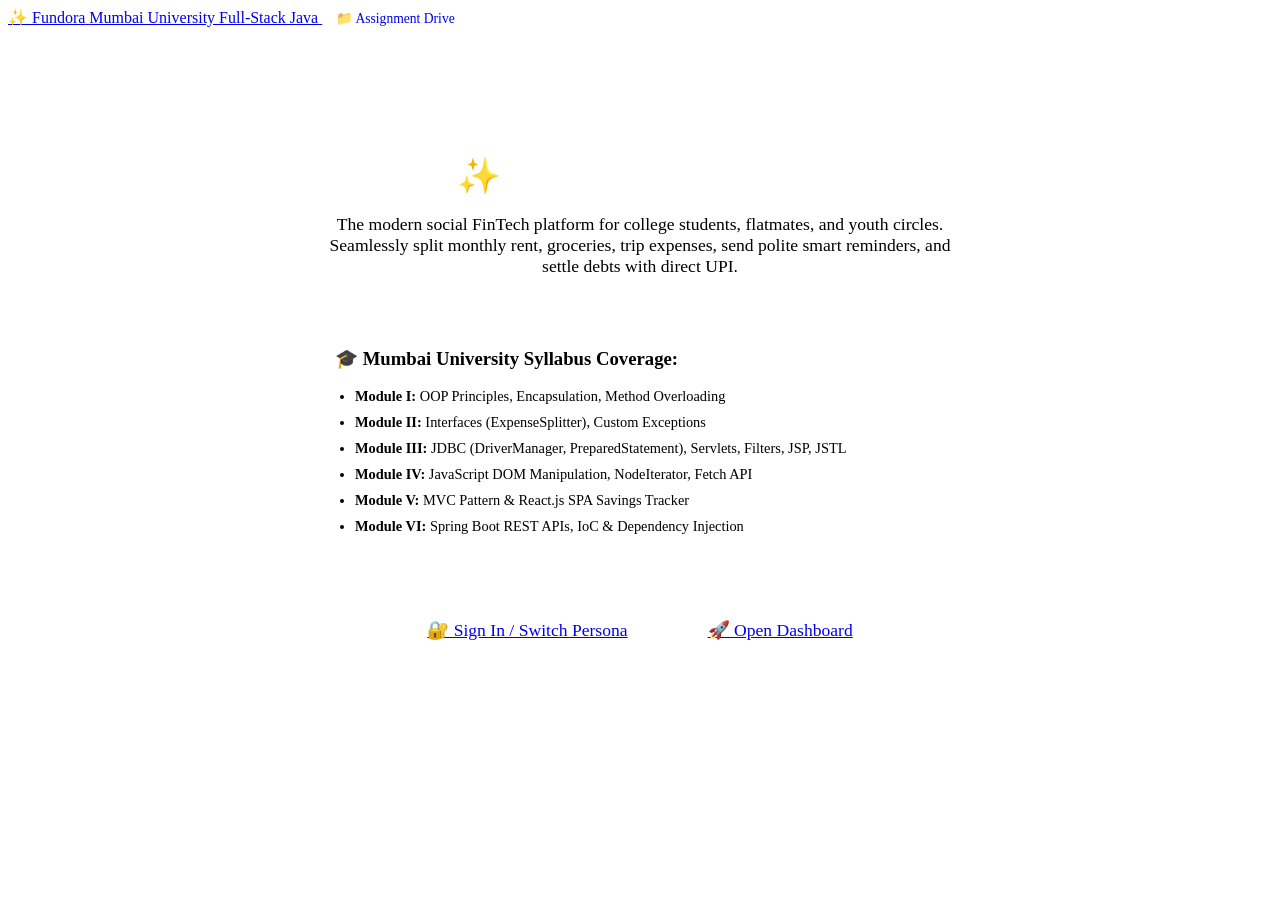
==== public/index.html @ c386bf91 "Add Vercel deployment configuration, public web app, Dockerfile, and Back to Dashboard fix" ====
<!DOCTYPE html>
<html lang="en">
<head>
    <meta charset="UTF-8">
    <meta name="viewport" content="width=device-width, initial-scale=1.0">
    <title>Fundora - Social FinTech for Flatmates & Trips</title>
    <link rel="stylesheet" href="/static/css/styles.css">
</head>
<body>

    <header class="navbar">
        <a href="/dashboard" class="brand">
            <span>✨ Fundora</span>
            <span class="brand-badge">Mumbai University Full-Stack Java</span>
        </a>
        <a href="https://drive.google.com/drive/folders/1na8wxfnAwbS5o1-GlbSOibjOmlkwBQHj" target="_blank" rel="noopener noreferrer" class="btn btn-accent" style="text-decoration: none; padding: 0.35rem 0.85rem; font-size: 0.85rem; border-radius: 6px;">
            📁 Assignment Drive
        </a>
    </header>

    <div class="container" style="text-align: center; margin-top: 4rem;">
        <div class="card" style="max-width: 650px; margin: 0 auto; padding: 2.5rem;">
            <h1 style="font-size: 2.2rem; color: #fff; margin-bottom: 1rem;">✨ Welcome to Fundora</h1>
            <p style="color: var(--text-muted); font-size: 1.1rem; margin-bottom: 2rem;">
                The modern social FinTech platform for college students, flatmates, and youth circles. 
                Seamlessly split monthly rent, groceries, trip expenses, send polite smart reminders, and settle debts with direct UPI.
            </p>

            <div style="background: var(--bg-card-alt); padding: 1.25rem; border-radius: 8px; margin-bottom: 2rem; text-align: left;">
                <h3 style="color: var(--accent); margin-bottom: 0.5rem;">🎓 Mumbai University Syllabus Coverage:</h3>
                <ul style="color: var(--text-muted); font-size: 0.9rem; padding-left: 1.25rem; line-height: 1.8;">
                    <li><strong>Module I:</strong> OOP Principles, Encapsulation, Method Overloading</li>
                    <li><strong>Module II:</strong> Interfaces (ExpenseSplitter), Custom Exceptions</li>
                    <li><strong>Module III:</strong> JDBC (DriverManager, PreparedStatement), Servlets, Filters, JSP, JSTL</li>
                    <li><strong>Module IV:</strong> JavaScript DOM Manipulation, NodeIterator, Fetch API</li>
                    <li><strong>Module V:</strong> MVC Pattern & React.js SPA Savings Tracker</li>
                    <li><strong>Module VI:</strong> Spring Boot REST APIs, IoC & Dependency Injection</li>
                </ul>
            </div>

            <div style="display: flex; gap: 1rem; justify-content: center;">
                <a href="/login" class="btn btn-primary" style="font-size: 1.1rem; padding: 0.85rem 2rem;">
                    🔐 Sign In / Switch Persona
                </a>
                <a href="/dashboard" class="btn btn-accent" style="font-size: 1.1rem; padding: 0.85rem 2rem;">
                    🚀 Open Dashboard
                </a>
            </div>
        </div>
    </div>

</body>
</html>
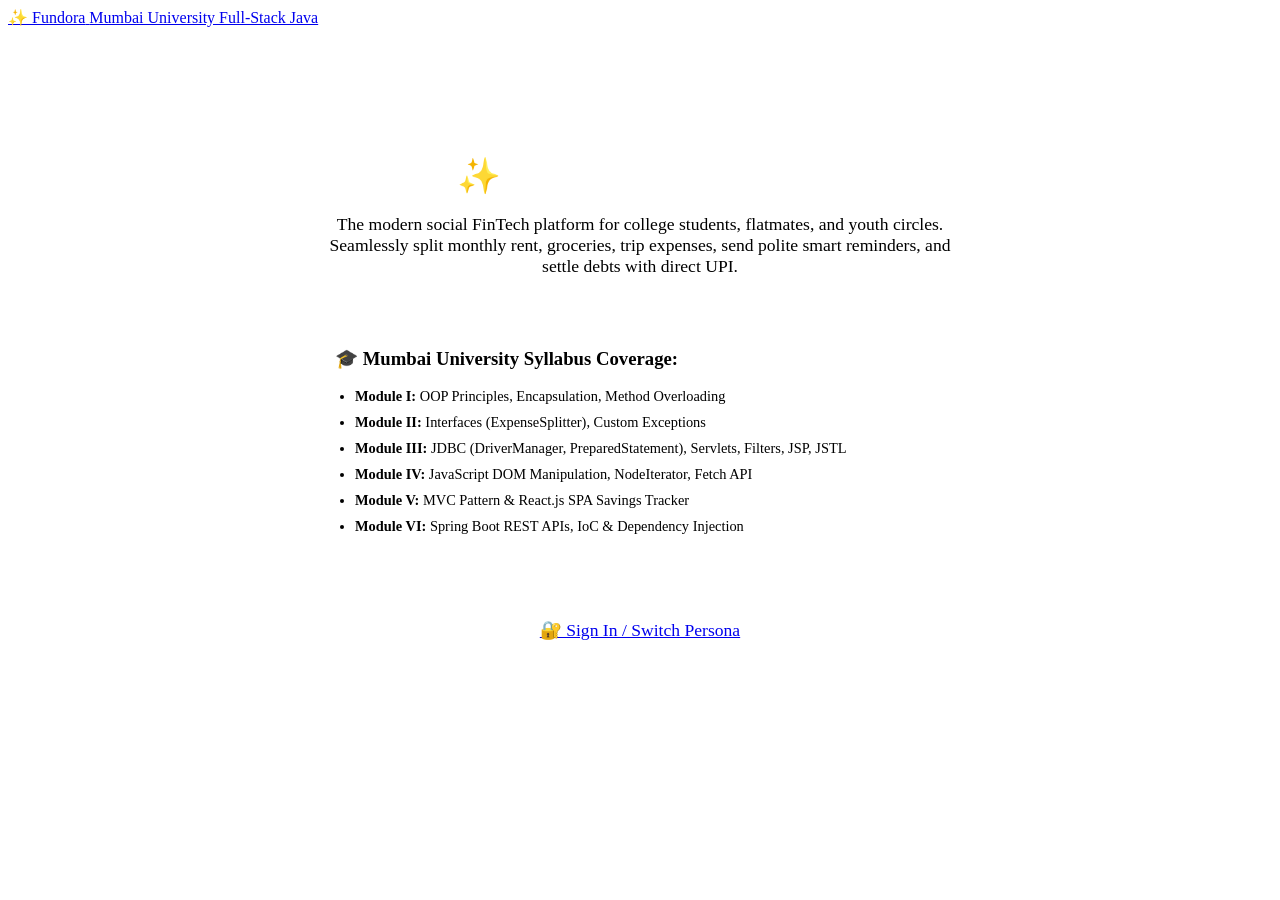
==== commit b232f517: "Keep only Sign In button on landing page, ensure Assignment button is strictly on Dashboard" ====
--- a/public/index.html
+++ b/public/index.html
@@ -9,12 +9,9 @@
 <body>
 
     <header class="navbar">
-        <a href="/dashboard" class="brand">
+        <a href="/" class="brand">
             <span>✨ Fundora</span>
             <span class="brand-badge">Mumbai University Full-Stack Java</span>
-        </a>
-        <a href="https://drive.google.com/drive/folders/1na8wxfnAwbS5o1-GlbSOibjOmlkwBQHj" target="_blank" rel="noopener noreferrer" class="btn btn-accent" style="text-decoration: none; padding: 0.35rem 0.85rem; font-size: 0.85rem; border-radius: 6px;">
-            📁 Assignment Drive
         </a>
     </header>
 
@@ -38,12 +35,9 @@
                 </ul>
             </div>
 
-            <div style="display: flex; gap: 1rem; justify-content: center;">
-                <a href="/login" class="btn btn-primary" style="font-size: 1.1rem; padding: 0.85rem 2rem;">
+            <div style="display: flex; justify-content: center;">
+                <a href="/login" class="btn btn-primary" style="font-size: 1.1rem; padding: 0.85rem 2.5rem;">
                     🔐 Sign In / Switch Persona
-                </a>
-                <a href="/dashboard" class="btn btn-accent" style="font-size: 1.1rem; padding: 0.85rem 2rem;">
-                    🚀 Open Dashboard
                 </a>
             </div>
         </div>
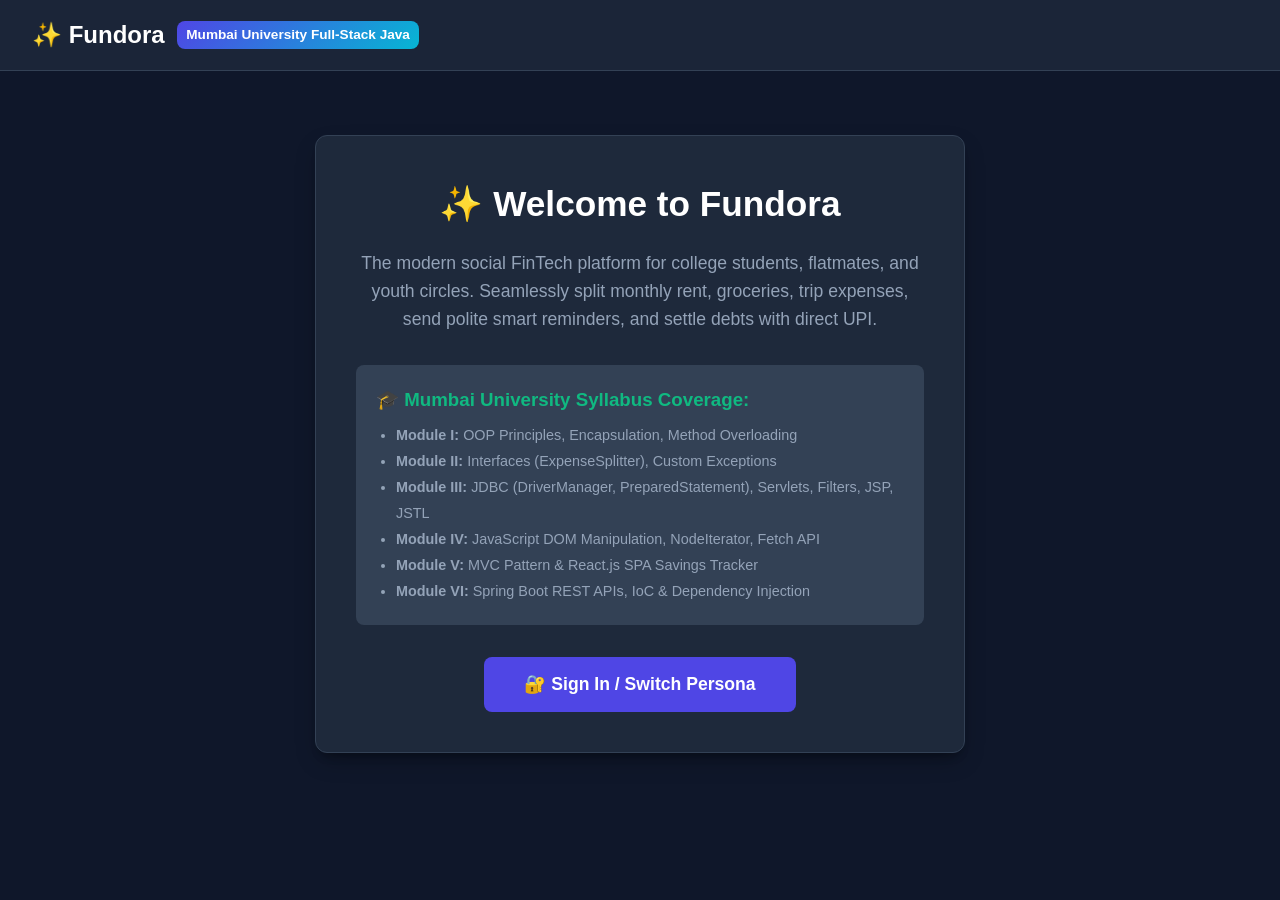
==== commit d5256f9c: "Fix critical bugs, security issues and broken deployments across Fundora Backend - Map "/" to the la" ====
--- a/public/index.html
+++ b/public/index.html
@@ -4,12 +4,12 @@
     <meta charset="UTF-8">
     <meta name="viewport" content="width=device-width, initial-scale=1.0">
     <title>Fundora - Social FinTech for Flatmates & Trips</title>
-    <link rel="stylesheet" href="/static/css/styles.css">
+    <link rel="stylesheet" href="static/css/styles.css">
 </head>
 <body>
 
     <header class="navbar">
-        <a href="/" class="brand">
+        <a href="index.html" class="brand">
             <span>✨ Fundora</span>
             <span class="brand-badge">Mumbai University Full-Stack Java</span>
         </a>
@@ -36,7 +36,7 @@
             </div>
 
             <div style="display: flex; justify-content: center;">
-                <a href="/login" class="btn btn-primary" style="font-size: 1.1rem; padding: 0.85rem 2.5rem;">
+                <a href="login.html" class="btn btn-primary" style="font-size: 1.1rem; padding: 0.85rem 2.5rem;">
                     🔐 Sign In / Switch Persona
                 </a>
             </div>
--- a/public/static/css/styles.css
+++ b/public/static/css/styles.css
@@ -0,0 +1,440 @@
+/* =========================================================================
+   FUNDORA SOCIAL FINTECH - MODERN DARK/LIGHT THEME STYLING
+   ========================================================================= */
+
+:root {
+    --primary: #4f46e5;
+    --primary-hover: #4338ca;
+    --primary-light: #e0e7ff;
+    --secondary: #06b6d4;
+    --accent: #10b981;
+    --danger: #ef4444;
+    --warning: #f59e0b;
+    --bg-main: #0f172a;
+    --bg-card: #1e293b;
+    --bg-card-alt: #334155;
+    --text-main: #f8fafc;
+    --text-muted: #94a3b8;
+    --border-color: #334155;
+    --radius: 12px;
+    --shadow: 0 10px 25px -5px rgba(0, 0, 0, 0.3), 0 8px 10px -6px rgba(0, 0, 0, 0.3);
+}
+
+* {
+    margin: 0;
+    padding: 0;
+    box-sizing: border-box;
+    font-family: -apple-system, BlinkMacSystemFont, "Segoe UI", Roboto, Oxygen, Ubuntu, Cantarell, sans-serif;
+}
+
+body {
+    background-color: var(--bg-main);
+    color: var(--text-main);
+    line-height: 1.6;
+    padding-bottom: 50px;
+}
+
+.navbar {
+    display: flex;
+    justify-content: space-between;
+    align-items: center;
+    padding: 1rem 2rem;
+    background-color: rgba(30, 41, 59, 0.85);
+    backdrop-filter: blur(12px);
+    border-bottom: 1px solid var(--border-color);
+    position: sticky;
+    top: 0;
+    z-index: 100;
+}
+
+.brand {
+    display: flex;
+    align-items: center;
+    gap: 0.75rem;
+    font-size: 1.5rem;
+    font-weight: 700;
+    color: #fff;
+    text-decoration: none;
+}
+
+.brand-badge {
+    background: linear-gradient(135deg, var(--primary), var(--secondary));
+    padding: 0.2rem 0.6rem;
+    border-radius: 8px;
+    font-size: 0.85rem;
+    font-weight: 600;
+}
+
+.user-profile-badge {
+    display: flex;
+    align-items: center;
+    gap: 0.75rem;
+    background: var(--bg-card);
+    padding: 0.5rem 1rem;
+    border-radius: 9999px;
+    border: 1px solid var(--border-color);
+}
+
+.container {
+    max-width: 1200px;
+    margin: 2rem auto;
+    padding: 0 1.5rem;
+}
+
+.hero-stats-grid {
+    display: grid;
+    grid-template-columns: repeat(auto-fit, minmax(260px, 1fr));
+    gap: 1.5rem;
+    margin-bottom: 2rem;
+}
+
+.stat-card {
+    background: var(--bg-card);
+    padding: 1.5rem;
+    border-radius: var(--radius);
+    border: 1px solid var(--border-color);
+    box-shadow: var(--shadow);
+    transition: transform 0.2s ease;
+}
+
+.stat-card:hover {
+    transform: translateY(-3px);
+}
+
+.stat-title {
+    font-size: 0.875rem;
+    color: var(--text-muted);
+    text-transform: uppercase;
+    letter-spacing: 0.05em;
+    margin-bottom: 0.5rem;
+}
+
+.stat-value {
+    font-size: 1.85rem;
+    font-weight: 700;
+    color: #fff;
+}
+
+.stat-value.positive { color: var(--accent); }
+.stat-value.negative { color: var(--danger); }
+
+.grid-2col {
+    display: grid;
+    grid-template-columns: 2fr 1fr;
+    gap: 2rem;
+    margin-bottom: 2rem;
+}
+
+@media (max-width: 860px) {
+    .grid-2col {
+        grid-template-columns: 1fr;
+    }
+}
+
+.card {
+    background: var(--bg-card);
+    border-radius: var(--radius);
+    border: 1px solid var(--border-color);
+    box-shadow: var(--shadow);
+    padding: 1.5rem;
+    margin-bottom: 1.5rem;
+}
+
+.card-header {
+    display: flex;
+    justify-content: space-between;
+    align-items: center;
+    margin-bottom: 1.25rem;
+    border-bottom: 1px solid var(--border-color);
+    padding-bottom: 0.75rem;
+}
+
+.card-title {
+    font-size: 1.25rem;
+    font-weight: 600;
+    color: #fff;
+}
+
+/* Debt & Nudge Action List */
+.debt-item {
+    display: flex;
+    justify-content: space-between;
+    align-items: center;
+    padding: 1rem;
+    background: var(--bg-card-alt);
+    border-radius: 8px;
+    margin-bottom: 0.75rem;
+}
+
+.debt-info {
+    display: flex;
+    flex-direction: column;
+}
+
+.debt-names {
+    font-weight: 600;
+    color: #fff;
+}
+
+.debt-upi {
+    font-size: 0.8rem;
+    color: var(--text-muted);
+}
+
+.debt-actions {
+    display: flex;
+    align-items: center;
+    gap: 0.5rem;
+}
+
+.btn {
+    display: inline-flex;
+    align-items: center;
+    justify-content: center;
+    gap: 0.5rem;
+    padding: 0.55rem 1.1rem;
+    font-weight: 600;
+    font-size: 0.9rem;
+    border-radius: 8px;
+    border: none;
+    cursor: pointer;
+    text-decoration: none;
+    transition: all 0.2s;
+}
+
+.btn-primary {
+    background: var(--primary);
+    color: #fff;
+}
+
+.btn-primary:hover {
+    background: var(--primary-hover);
+}
+
+.btn-accent {
+    background: var(--accent);
+    color: #fff;
+}
+
+.btn-accent:hover {
+    filter: brightness(1.1);
+}
+
+.btn-nudge {
+    background: rgba(245, 158, 11, 0.15);
+    color: var(--warning);
+    border: 1px solid var(--warning);
+}
+
+.btn-nudge:hover {
+    background: rgba(245, 158, 11, 0.3);
+}
+
+.btn-upi {
+    background: #0070ba;
+    color: #fff;
+}
+
+.btn-upi:hover {
+    background: #005ea6;
+}
+
+/* Forms */
+.form-group {
+    margin-bottom: 1rem;
+}
+
+.form-label {
+    display: block;
+    margin-bottom: 0.35rem;
+    font-size: 0.875rem;
+    color: var(--text-muted);
+}
+
+.form-control {
+    width: 100%;
+    padding: 0.65rem 0.9rem;
+    background: var(--bg-main);
+    border: 1px solid var(--border-color);
+    border-radius: 8px;
+    color: #fff;
+    font-size: 0.95rem;
+}
+
+.form-control:focus {
+    outline: none;
+    border-color: var(--primary);
+}
+
+/* Table */
+.data-table {
+    width: 100%;
+    border-collapse: collapse;
+    margin-top: 0.5rem;
+}
+
+.data-table th, .data-table td {
+    padding: 0.85rem;
+    text-align: left;
+    border-bottom: 1px solid var(--border-color);
+}
+
+.data-table th {
+    color: var(--text-muted);
+    font-size: 0.85rem;
+    text-transform: uppercase;
+}
+
+/* Toast Alerts */
+.toast-container {
+    position: fixed;
+    bottom: 2rem;
+    right: 2rem;
+    z-index: 1000;
+    display: flex;
+    flex-direction: column;
+    gap: 0.75rem;
+}
+
+.toast {
+    background: var(--bg-card);
+    border: 1px solid var(--primary);
+    box-shadow: var(--shadow);
+    padding: 1rem 1.5rem;
+    border-radius: var(--radius);
+    color: #fff;
+    display: flex;
+    align-items: center;
+    gap: 0.75rem;
+    animation: slideIn 0.3s ease;
+}
+
+@keyframes slideIn {
+    from { transform: translateX(100%); opacity: 0; }
+    to { transform: translateX(0); opacity: 1; }
+}
+
+/* Modal Overlay & Card */
+.modal-overlay {
+    position: fixed;
+    top: 0;
+    left: 0;
+    width: 100%;
+    height: 100%;
+    background: rgba(15, 23, 42, 0.78);
+    backdrop-filter: blur(8px);
+    display: flex;
+    align-items: center;
+    justify-content: center;
+    z-index: 1000;
+}
+
+.modal-card {
+    background: var(--bg-card);
+    border: 1px solid var(--border-color);
+    border-radius: var(--radius);
+    box-shadow: 0 25px 50px -12px rgba(0, 0, 0, 0.6);
+    width: 90%;
+    max-width: 520px;
+    padding: 1.75rem;
+    position: relative;
+    animation: modalFadeIn 0.2s ease-out;
+}
+
+@keyframes modalFadeIn {
+    from {
+        opacity: 0;
+        transform: translateY(-12px) scale(0.97);
+    }
+    to {
+        opacity: 1;
+        transform: translateY(0) scale(1);
+    }
+}
+
+.modal-header {
+    display: flex;
+    justify-content: space-between;
+    align-items: center;
+    margin-bottom: 1.25rem;
+    padding-bottom: 0.75rem;
+    border-bottom: 1px solid var(--border-color);
+}
+
+.modal-close {
+    background: none;
+    border: none;
+    color: var(--text-muted);
+    font-size: 1.6rem;
+    line-height: 1;
+    cursor: pointer;
+    transition: color 0.2s;
+}
+
+.modal-close:hover {
+    color: #fff;
+}
+
+/* Inline Alerts (flash messages on login / dashboard) */
+.alert-box {
+    padding: 0.85rem 1rem;
+    border-radius: 8px;
+    margin-bottom: 1.25rem;
+    font-size: 0.9rem;
+}
+
+.alert-danger {
+    background: rgba(239, 68, 68, 0.15);
+    border: 1px solid var(--danger);
+    color: #fca5a5;
+}
+
+.alert-success {
+    background: rgba(16, 185, 129, 0.15);
+    border: 1px solid var(--accent);
+    color: #6ee7b7;
+}
+
+.toast.toast-success { border-color: var(--accent); }
+.toast.toast-error { border-color: var(--danger); }
+
+.btn:disabled {
+    opacity: 0.6;
+    cursor: not-allowed;
+}
+
+/* Small screens: let the navbar, debt rows and wide tables wrap or scroll instead of overflowing */
+@media (max-width: 640px) {
+    .navbar {
+        flex-wrap: wrap;
+        gap: 0.75rem;
+        padding: 0.75rem 1rem;
+    }
+
+    .user-profile-badge {
+        flex-wrap: wrap;
+        border-radius: 12px;
+    }
+
+    .container {
+        padding: 0 1rem;
+    }
+
+    .debt-item {
+        flex-direction: column;
+        align-items: flex-start;
+        gap: 0.75rem;
+    }
+
+    .data-table {
+        display: block;
+        overflow-x: auto;
+        white-space: nowrap;
+    }
+
+    .toast-container {
+        left: 1rem;
+        right: 1rem;
+        bottom: 1rem;
+    }
+}
